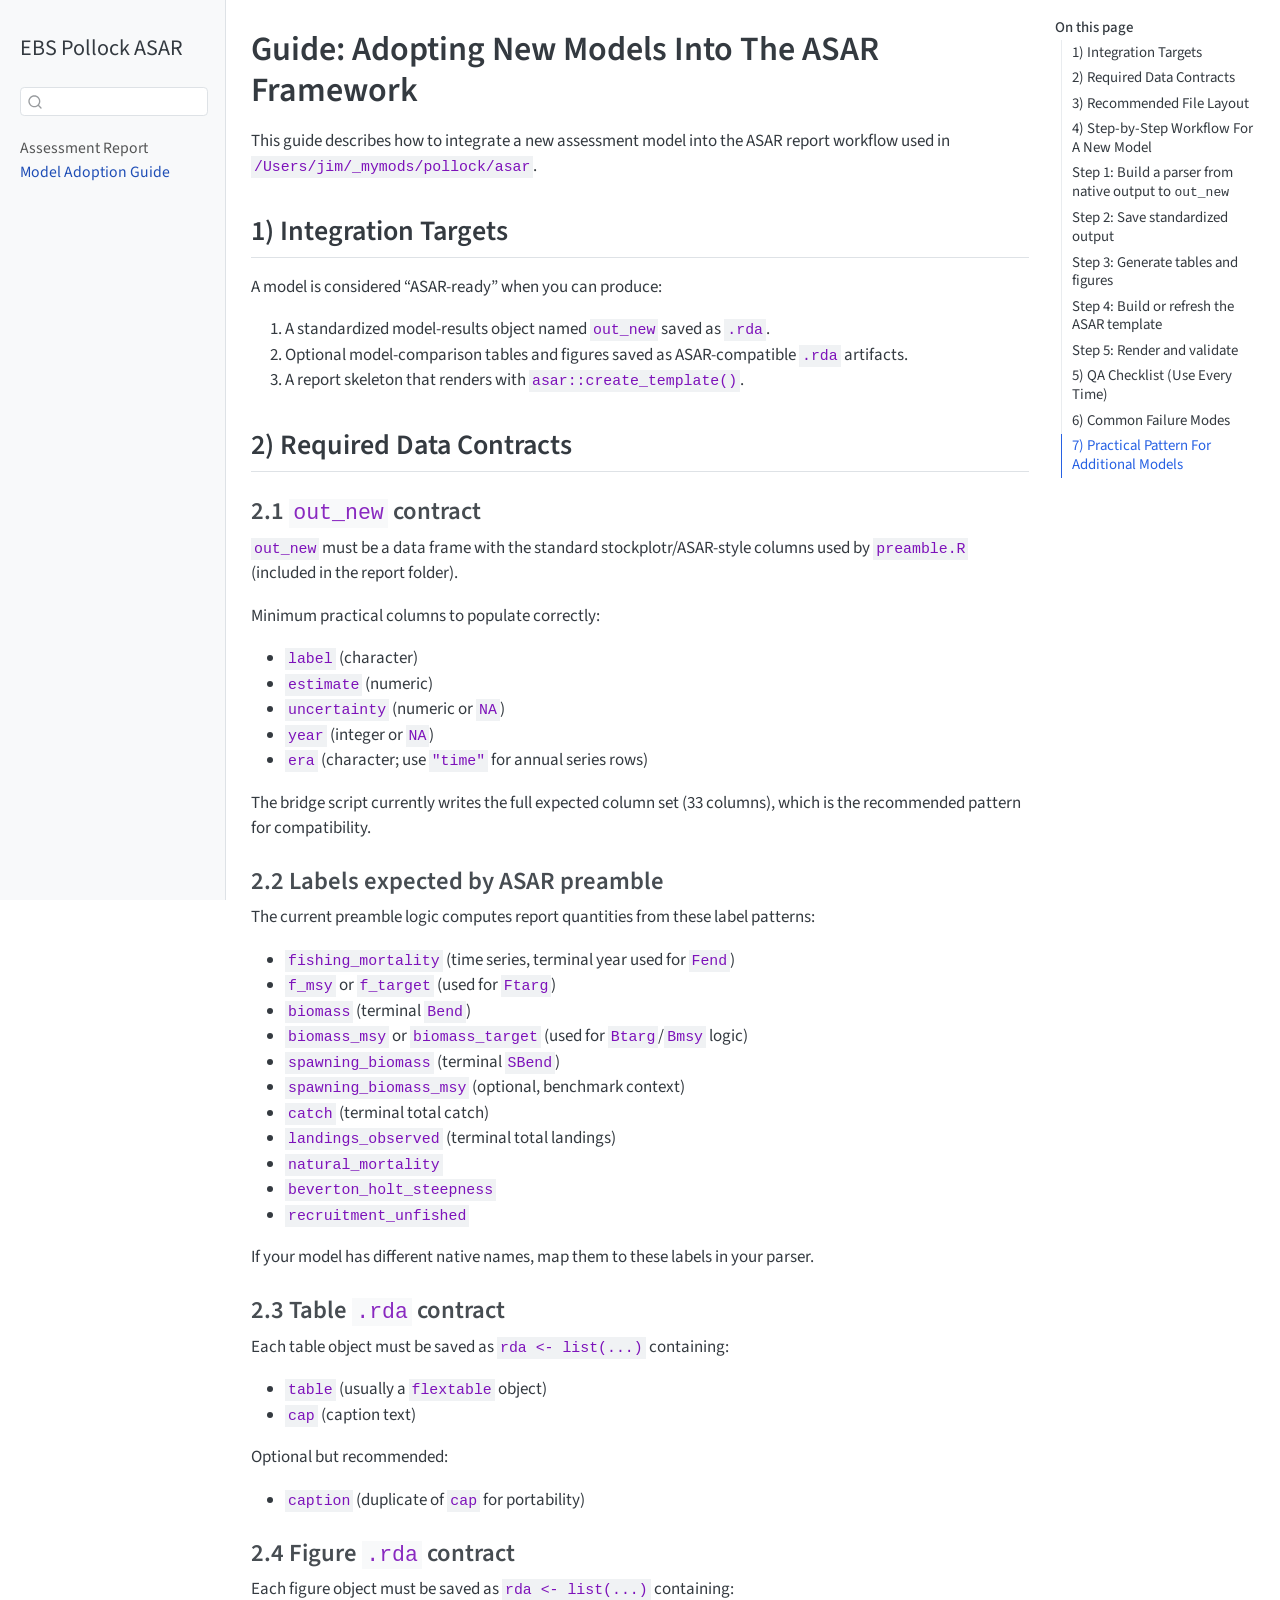
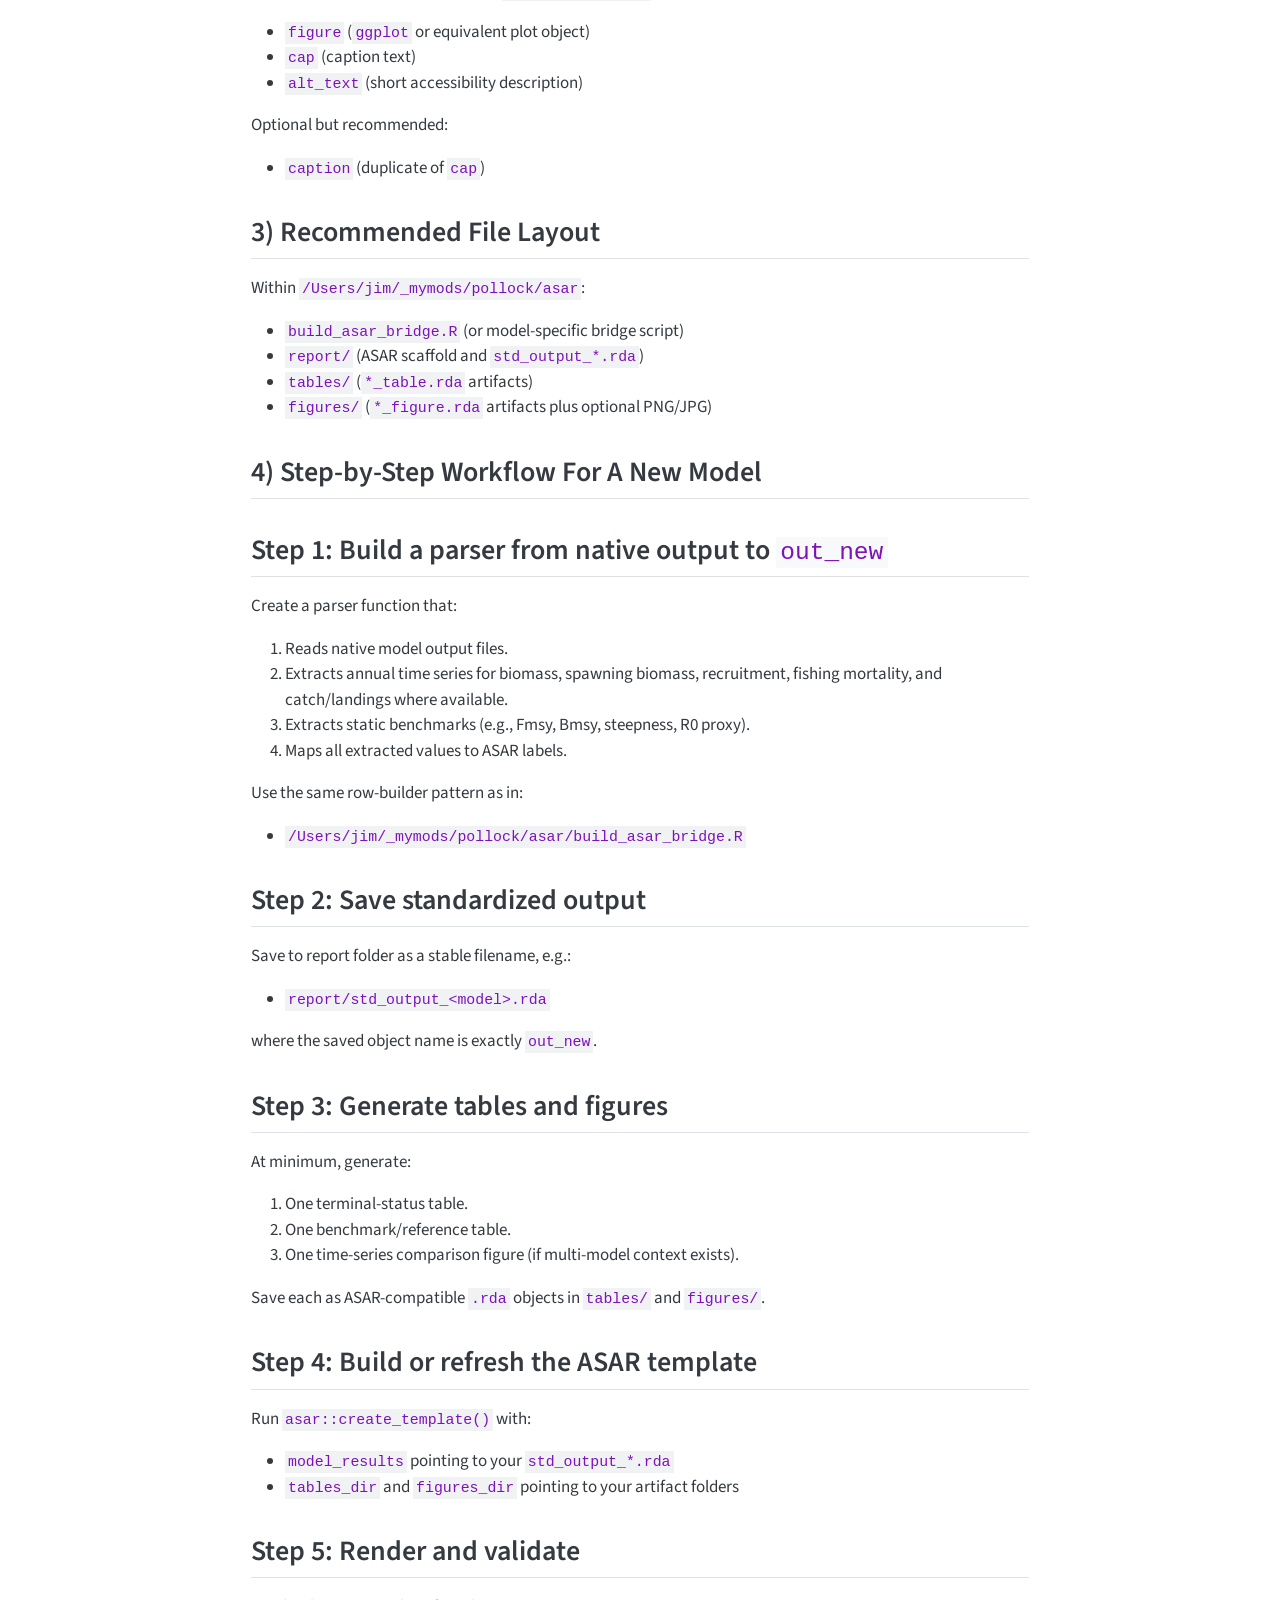
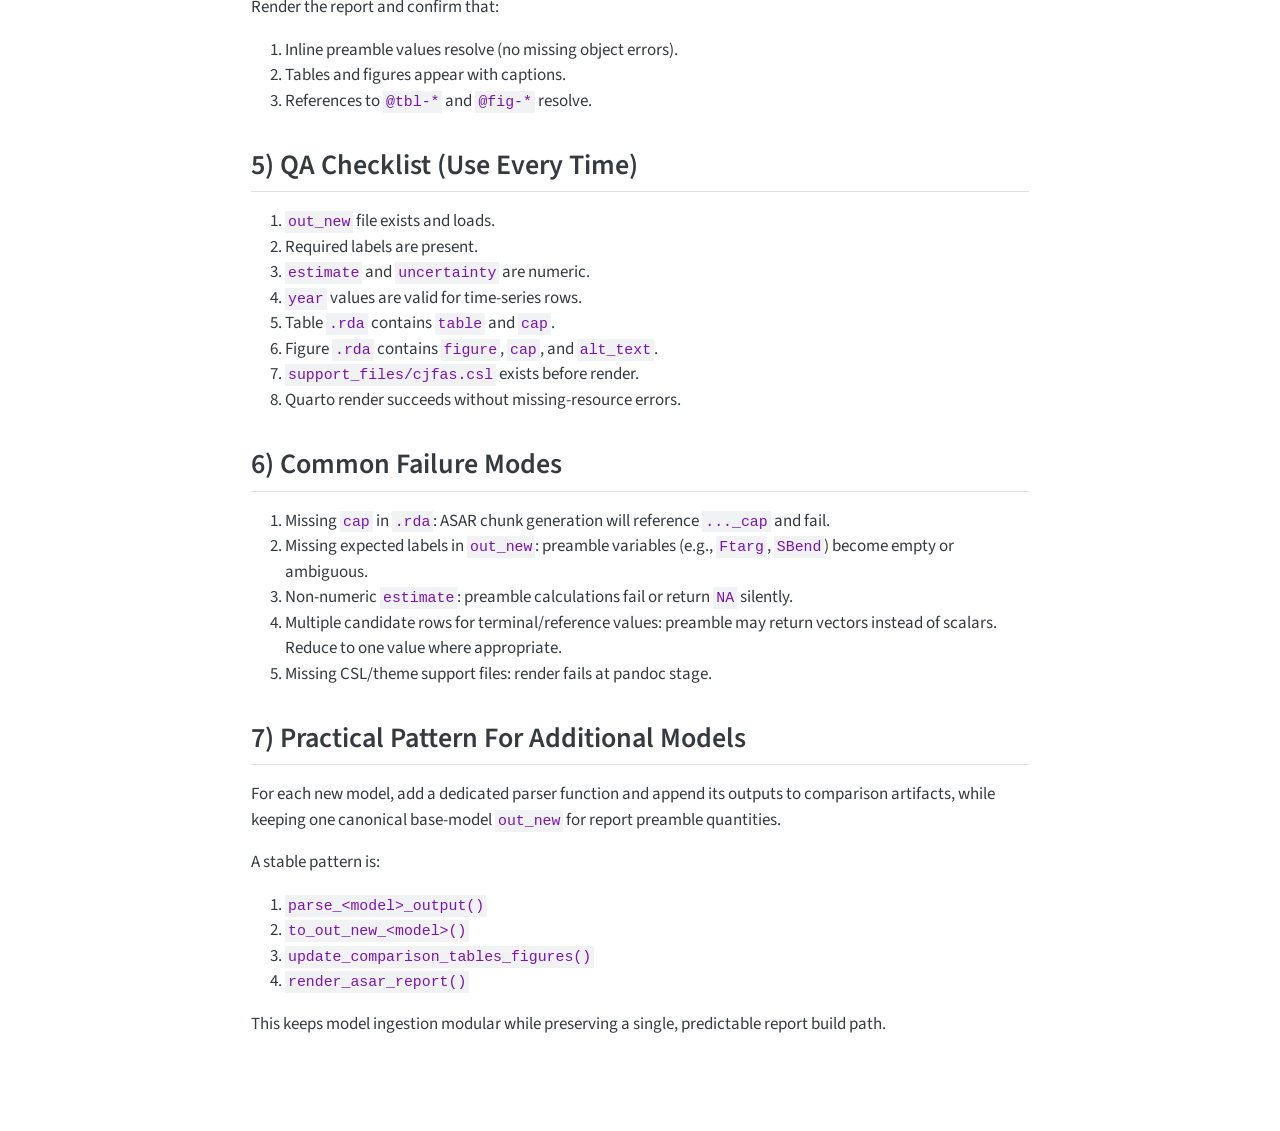
==== docs/MODEL_ADOPTION_GUIDE.html @ 035ac0a9 "asar: split docs site into assessment and guide pages" ====
<!DOCTYPE html>
<html xmlns="http://www.w3.org/1999/xhtml" lang="en" xml:lang="en"><head>

<meta charset="utf-8">
<meta name="generator" content="quarto-1.8.26">

<meta name="viewport" content="width=device-width, initial-scale=1.0, user-scalable=yes">


<title>Guide: Adopting New Models Into The ASAR Framework – EBS Pollock ASAR</title>
<style>
code{white-space: pre-wrap;}
span.smallcaps{font-variant: small-caps;}
div.columns{display: flex; gap: min(4vw, 1.5em);}
div.column{flex: auto; overflow-x: auto;}
div.hanging-indent{margin-left: 1.5em; text-indent: -1.5em;}
ul.task-list{list-style: none;}
ul.task-list li input[type="checkbox"] {
  width: 0.8em;
  margin: 0 0.8em 0.2em -1em; /* quarto-specific, see https://github.com/quarto-dev/quarto-cli/issues/4556 */ 
  vertical-align: middle;
}
</style>


<script src="site_libs/quarto-nav/quarto-nav.js"></script>
<script src="site_libs/quarto-nav/headroom.min.js"></script>
<script src="site_libs/clipboard/clipboard.min.js"></script>
<script src="site_libs/quarto-search/autocomplete.umd.js"></script>
<script src="site_libs/quarto-search/fuse.min.js"></script>
<script src="site_libs/quarto-search/quarto-search.js"></script>
<meta name="quarto:offset" content="./">
<script src="site_libs/quarto-html/quarto.js" type="module"></script>
<script src="site_libs/quarto-html/tabsets/tabsets.js" type="module"></script>
<script src="site_libs/quarto-html/axe/axe-check.js" type="module"></script>
<script src="site_libs/quarto-html/popper.min.js"></script>
<script src="site_libs/quarto-html/tippy.umd.min.js"></script>
<script src="site_libs/quarto-html/anchor.min.js"></script>
<link href="site_libs/quarto-html/tippy.css" rel="stylesheet">
<link href="site_libs/quarto-html/quarto-syntax-highlighting-587c61ba64f3a5504c4d52d930310e48.css" rel="stylesheet" id="quarto-text-highlighting-styles">
<script src="site_libs/bootstrap/bootstrap.min.js"></script>
<link href="site_libs/bootstrap/bootstrap-icons.css" rel="stylesheet">
<link href="site_libs/bootstrap/bootstrap-4469d617958d98ac575a98bb526105ec.min.css" rel="stylesheet" append-hash="true" id="quarto-bootstrap" data-mode="light">
<script id="quarto-search-options" type="application/json">{
  "location": "sidebar",
  "copy-button": false,
  "collapse-after": 3,
  "panel-placement": "start",
  "type": "textbox",
  "limit": 50,
  "keyboard-shortcut": [
    "f",
    "/",
    "s"
  ],
  "show-item-context": false,
  "language": {
    "search-no-results-text": "No results",
    "search-matching-documents-text": "matching documents",
    "search-copy-link-title": "Copy link to search",
    "search-hide-matches-text": "Hide additional matches",
    "search-more-match-text": "more match in this document",
    "search-more-matches-text": "more matches in this document",
    "search-clear-button-title": "Clear",
    "search-text-placeholder": "",
    "search-detached-cancel-button-title": "Cancel",
    "search-submit-button-title": "Submit",
    "search-label": "Search"
  }
}</script>


</head>

<body class="nav-sidebar docked quarto-light">

<div id="quarto-search-results"></div>
  <header id="quarto-header" class="headroom fixed-top">
  <nav class="quarto-secondary-nav">
    <div class="container-fluid d-flex">
      <button type="button" class="quarto-btn-toggle btn" data-bs-toggle="collapse" role="button" data-bs-target=".quarto-sidebar-collapse-item" aria-controls="quarto-sidebar" aria-expanded="false" aria-label="Toggle sidebar navigation" onclick="if (window.quartoToggleHeadroom) { window.quartoToggleHeadroom(); }">
        <i class="bi bi-layout-text-sidebar-reverse"></i>
      </button>
        <nav class="quarto-page-breadcrumbs" aria-label="breadcrumb"><ol class="breadcrumb"><li class="breadcrumb-item"><a href="./MODEL_ADOPTION_GUIDE.html">Model Adoption Guide</a></li></ol></nav>
        <a class="flex-grow-1" role="navigation" data-bs-toggle="collapse" data-bs-target=".quarto-sidebar-collapse-item" aria-controls="quarto-sidebar" aria-expanded="false" aria-label="Toggle sidebar navigation" onclick="if (window.quartoToggleHeadroom) { window.quartoToggleHeadroom(); }">      
        </a>
      <button type="button" class="btn quarto-search-button" aria-label="Search" onclick="window.quartoOpenSearch();">
        <i class="bi bi-search"></i>
      </button>
    </div>
  </nav>
</header>
<!-- content -->
<div id="quarto-content" class="quarto-container page-columns page-rows-contents page-layout-article">
<!-- sidebar -->
  <nav id="quarto-sidebar" class="sidebar collapse collapse-horizontal quarto-sidebar-collapse-item sidebar-navigation docked overflow-auto">
    <div class="pt-lg-2 mt-2 text-left sidebar-header">
    <div class="sidebar-title mb-0 py-0">
      <a href="./">EBS Pollock ASAR</a> 
    </div>
      </div>
        <div class="mt-2 flex-shrink-0 align-items-center">
        <div class="sidebar-search">
        <div id="quarto-search" class="" title="Search"></div>
        </div>
        </div>
    <div class="sidebar-menu-container"> 
    <ul class="list-unstyled mt-1">
        <li class="sidebar-item">
  <div class="sidebar-item-container"> 
  <a href="./index.html" class="sidebar-item-text sidebar-link">
 <span class="menu-text">Assessment Report</span></a>
  </div>
</li>
        <li class="sidebar-item">
  <div class="sidebar-item-container"> 
  <a href="./MODEL_ADOPTION_GUIDE.html" class="sidebar-item-text sidebar-link active">
 <span class="menu-text">Model Adoption Guide</span></a>
  </div>
</li>
    </ul>
    </div>
</nav>
<div id="quarto-sidebar-glass" class="quarto-sidebar-collapse-item" data-bs-toggle="collapse" data-bs-target=".quarto-sidebar-collapse-item"></div>
<!-- margin-sidebar -->
    <div id="quarto-margin-sidebar" class="sidebar margin-sidebar">
        <nav id="TOC" role="doc-toc" class="toc-active">
    <h2 id="toc-title">On this page</h2>
   
  <ul>
  <li><a href="#integration-targets" id="toc-integration-targets" class="nav-link active" data-scroll-target="#integration-targets">1) Integration Targets</a></li>
  <li><a href="#required-data-contracts" id="toc-required-data-contracts" class="nav-link" data-scroll-target="#required-data-contracts">2) Required Data Contracts</a>
  <ul class="collapse">
  <li><a href="#out_new-contract" id="toc-out_new-contract" class="nav-link" data-scroll-target="#out_new-contract">2.1 <code>out_new</code> contract</a></li>
  <li><a href="#labels-expected-by-asar-preamble" id="toc-labels-expected-by-asar-preamble" class="nav-link" data-scroll-target="#labels-expected-by-asar-preamble">2.2 Labels expected by ASAR preamble</a></li>
  <li><a href="#table-.rda-contract" id="toc-table-.rda-contract" class="nav-link" data-scroll-target="#table-.rda-contract">2.3 Table <code>.rda</code> contract</a></li>
  <li><a href="#figure-.rda-contract" id="toc-figure-.rda-contract" class="nav-link" data-scroll-target="#figure-.rda-contract">2.4 Figure <code>.rda</code> contract</a></li>
  </ul></li>
  <li><a href="#recommended-file-layout" id="toc-recommended-file-layout" class="nav-link" data-scroll-target="#recommended-file-layout">3) Recommended File Layout</a></li>
  <li><a href="#step-by-step-workflow-for-a-new-model" id="toc-step-by-step-workflow-for-a-new-model" class="nav-link" data-scroll-target="#step-by-step-workflow-for-a-new-model">4) Step-by-Step Workflow For A New Model</a></li>
  <li><a href="#step-1-build-a-parser-from-native-output-to-out_new" id="toc-step-1-build-a-parser-from-native-output-to-out_new" class="nav-link" data-scroll-target="#step-1-build-a-parser-from-native-output-to-out_new">Step 1: Build a parser from native output to <code>out_new</code></a></li>
  <li><a href="#step-2-save-standardized-output" id="toc-step-2-save-standardized-output" class="nav-link" data-scroll-target="#step-2-save-standardized-output">Step 2: Save standardized output</a></li>
  <li><a href="#step-3-generate-tables-and-figures" id="toc-step-3-generate-tables-and-figures" class="nav-link" data-scroll-target="#step-3-generate-tables-and-figures">Step 3: Generate tables and figures</a></li>
  <li><a href="#step-4-build-or-refresh-the-asar-template" id="toc-step-4-build-or-refresh-the-asar-template" class="nav-link" data-scroll-target="#step-4-build-or-refresh-the-asar-template">Step 4: Build or refresh the ASAR template</a></li>
  <li><a href="#step-5-render-and-validate" id="toc-step-5-render-and-validate" class="nav-link" data-scroll-target="#step-5-render-and-validate">Step 5: Render and validate</a></li>
  <li><a href="#qa-checklist-use-every-time" id="toc-qa-checklist-use-every-time" class="nav-link" data-scroll-target="#qa-checklist-use-every-time">5) QA Checklist (Use Every Time)</a></li>
  <li><a href="#common-failure-modes" id="toc-common-failure-modes" class="nav-link" data-scroll-target="#common-failure-modes">6) Common Failure Modes</a></li>
  <li><a href="#practical-pattern-for-additional-models" id="toc-practical-pattern-for-additional-models" class="nav-link" data-scroll-target="#practical-pattern-for-additional-models">7) Practical Pattern For Additional Models</a></li>
  </ul>
</nav>
    </div>
<!-- main -->
<main class="content" id="quarto-document-content">

<header id="title-block-header" class="quarto-title-block default">
<div class="quarto-title">
<h1 class="title">Guide: Adopting New Models Into The ASAR Framework</h1>
</div>



<div class="quarto-title-meta">

    
  
    
  </div>
  


</header>


<p>This guide describes how to integrate a new assessment model into the ASAR report workflow used in <code>/Users/jim/_mymods/pollock/asar</code>.</p>
<section id="integration-targets" class="level2">
<h2 class="anchored" data-anchor-id="integration-targets">1) Integration Targets</h2>
<p>A model is considered “ASAR-ready” when you can produce:</p>
<ol type="1">
<li>A standardized model-results object named <code>out_new</code> saved as <code>.rda</code>.</li>
<li>Optional model-comparison tables and figures saved as ASAR-compatible <code>.rda</code> artifacts.</li>
<li>A report skeleton that renders with <code>asar::create_template()</code>.</li>
</ol>
</section>
<section id="required-data-contracts" class="level2">
<h2 class="anchored" data-anchor-id="required-data-contracts">2) Required Data Contracts</h2>
<section id="out_new-contract" class="level3">
<h3 class="anchored" data-anchor-id="out_new-contract">2.1 <code>out_new</code> contract</h3>
<p><code>out_new</code> must be a data frame with the standard stockplotr/ASAR-style columns used by <code>preamble.R</code> (included in the report folder).</p>
<p>Minimum practical columns to populate correctly:</p>
<ul>
<li><code>label</code> (character)</li>
<li><code>estimate</code> (numeric)</li>
<li><code>uncertainty</code> (numeric or <code>NA</code>)</li>
<li><code>year</code> (integer or <code>NA</code>)</li>
<li><code>era</code> (character; use <code>"time"</code> for annual series rows)</li>
</ul>
<p>The bridge script currently writes the full expected column set (33 columns), which is the recommended pattern for compatibility.</p>
</section>
<section id="labels-expected-by-asar-preamble" class="level3">
<h3 class="anchored" data-anchor-id="labels-expected-by-asar-preamble">2.2 Labels expected by ASAR preamble</h3>
<p>The current preamble logic computes report quantities from these label patterns:</p>
<ul>
<li><code>fishing_mortality</code> (time series, terminal year used for <code>Fend</code>)</li>
<li><code>f_msy</code> or <code>f_target</code> (used for <code>Ftarg</code>)</li>
<li><code>biomass</code> (terminal <code>Bend</code>)</li>
<li><code>biomass_msy</code> or <code>biomass_target</code> (used for <code>Btarg</code>/<code>Bmsy</code> logic)</li>
<li><code>spawning_biomass</code> (terminal <code>SBend</code>)</li>
<li><code>spawning_biomass_msy</code> (optional, benchmark context)</li>
<li><code>catch</code> (terminal total catch)</li>
<li><code>landings_observed</code> (terminal total landings)</li>
<li><code>natural_mortality</code></li>
<li><code>beverton_holt_steepness</code></li>
<li><code>recruitment_unfished</code></li>
</ul>
<p>If your model has different native names, map them to these labels in your parser.</p>
</section>
<section id="table-.rda-contract" class="level3">
<h3 class="anchored" data-anchor-id="table-.rda-contract">2.3 Table <code>.rda</code> contract</h3>
<p>Each table object must be saved as <code>rda &lt;- list(...)</code> containing:</p>
<ul>
<li><code>table</code> (usually a <code>flextable</code> object)</li>
<li><code>cap</code> (caption text)</li>
</ul>
<p>Optional but recommended:</p>
<ul>
<li><code>caption</code> (duplicate of <code>cap</code> for portability)</li>
</ul>
</section>
<section id="figure-.rda-contract" class="level3">
<h3 class="anchored" data-anchor-id="figure-.rda-contract">2.4 Figure <code>.rda</code> contract</h3>
<p>Each figure object must be saved as <code>rda &lt;- list(...)</code> containing:</p>
<ul>
<li><code>figure</code> (<code>ggplot</code> or equivalent plot object)</li>
<li><code>cap</code> (caption text)</li>
<li><code>alt_text</code> (short accessibility description)</li>
</ul>
<p>Optional but recommended:</p>
<ul>
<li><code>caption</code> (duplicate of <code>cap</code>)</li>
</ul>
</section>
</section>
<section id="recommended-file-layout" class="level2">
<h2 class="anchored" data-anchor-id="recommended-file-layout">3) Recommended File Layout</h2>
<p>Within <code>/Users/jim/_mymods/pollock/asar</code>:</p>
<ul>
<li><code>build_asar_bridge.R</code> (or model-specific bridge script)</li>
<li><code>report/</code> (ASAR scaffold and <code>std_output_*.rda</code>)</li>
<li><code>tables/</code> (<code>*_table.rda</code> artifacts)</li>
<li><code>figures/</code> (<code>*_figure.rda</code> artifacts plus optional PNG/JPG)</li>
</ul>
</section>
<section id="step-by-step-workflow-for-a-new-model" class="level2">
<h2 class="anchored" data-anchor-id="step-by-step-workflow-for-a-new-model">4) Step-by-Step Workflow For A New Model</h2>
</section>
<section id="step-1-build-a-parser-from-native-output-to-out_new" class="level2">
<h2 class="anchored" data-anchor-id="step-1-build-a-parser-from-native-output-to-out_new">Step 1: Build a parser from native output to <code>out_new</code></h2>
<p>Create a parser function that:</p>
<ol type="1">
<li>Reads native model output files.</li>
<li>Extracts annual time series for biomass, spawning biomass, recruitment, fishing mortality, and catch/landings where available.</li>
<li>Extracts static benchmarks (e.g., Fmsy, Bmsy, steepness, R0 proxy).</li>
<li>Maps all extracted values to ASAR labels.</li>
</ol>
<p>Use the same row-builder pattern as in:</p>
<ul>
<li><code>/Users/jim/_mymods/pollock/asar/build_asar_bridge.R</code></li>
</ul>
</section>
<section id="step-2-save-standardized-output" class="level2">
<h2 class="anchored" data-anchor-id="step-2-save-standardized-output">Step 2: Save standardized output</h2>
<p>Save to report folder as a stable filename, e.g.:</p>
<ul>
<li><code>report/std_output_&lt;model&gt;.rda</code></li>
</ul>
<p>where the saved object name is exactly <code>out_new</code>.</p>
</section>
<section id="step-3-generate-tables-and-figures" class="level2">
<h2 class="anchored" data-anchor-id="step-3-generate-tables-and-figures">Step 3: Generate tables and figures</h2>
<p>At minimum, generate:</p>
<ol type="1">
<li>One terminal-status table.</li>
<li>One benchmark/reference table.</li>
<li>One time-series comparison figure (if multi-model context exists).</li>
</ol>
<p>Save each as ASAR-compatible <code>.rda</code> objects in <code>tables/</code> and <code>figures/</code>.</p>
</section>
<section id="step-4-build-or-refresh-the-asar-template" class="level2">
<h2 class="anchored" data-anchor-id="step-4-build-or-refresh-the-asar-template">Step 4: Build or refresh the ASAR template</h2>
<p>Run <code>asar::create_template()</code> with:</p>
<ul>
<li><code>model_results</code> pointing to your <code>std_output_*.rda</code></li>
<li><code>tables_dir</code> and <code>figures_dir</code> pointing to your artifact folders</li>
</ul>
</section>
<section id="step-5-render-and-validate" class="level2">
<h2 class="anchored" data-anchor-id="step-5-render-and-validate">Step 5: Render and validate</h2>
<p>Render the report and confirm that:</p>
<ol type="1">
<li>Inline preamble values resolve (no missing object errors).</li>
<li>Tables and figures appear with captions.</li>
<li>References to <code>@tbl-*</code> and <code>@fig-*</code> resolve.</li>
</ol>
</section>
<section id="qa-checklist-use-every-time" class="level2">
<h2 class="anchored" data-anchor-id="qa-checklist-use-every-time">5) QA Checklist (Use Every Time)</h2>
<ol type="1">
<li><code>out_new</code> file exists and loads.</li>
<li>Required labels are present.</li>
<li><code>estimate</code> and <code>uncertainty</code> are numeric.</li>
<li><code>year</code> values are valid for time-series rows.</li>
<li>Table <code>.rda</code> contains <code>table</code> and <code>cap</code>.</li>
<li>Figure <code>.rda</code> contains <code>figure</code>, <code>cap</code>, and <code>alt_text</code>.</li>
<li><code>support_files/cjfas.csl</code> exists before render.</li>
<li>Quarto render succeeds without missing-resource errors.</li>
</ol>
</section>
<section id="common-failure-modes" class="level2">
<h2 class="anchored" data-anchor-id="common-failure-modes">6) Common Failure Modes</h2>
<ol type="1">
<li>Missing <code>cap</code> in <code>.rda</code>: ASAR chunk generation will reference <code>..._cap</code> and fail.</li>
<li>Missing expected labels in <code>out_new</code>: preamble variables (e.g., <code>Ftarg</code>, <code>SBend</code>) become empty or ambiguous.</li>
<li>Non-numeric <code>estimate</code>: preamble calculations fail or return <code>NA</code> silently.</li>
<li>Multiple candidate rows for terminal/reference values: preamble may return vectors instead of scalars. Reduce to one value where appropriate.</li>
<li>Missing CSL/theme support files: render fails at pandoc stage.</li>
</ol>
</section>
<section id="practical-pattern-for-additional-models" class="level2">
<h2 class="anchored" data-anchor-id="practical-pattern-for-additional-models">7) Practical Pattern For Additional Models</h2>
<p>For each new model, add a dedicated parser function and append its outputs to comparison artifacts, while keeping one canonical base-model <code>out_new</code> for report preamble quantities.</p>
<p>A stable pattern is:</p>
<ol type="1">
<li><code>parse_&lt;model&gt;_output()</code></li>
<li><code>to_out_new_&lt;model&gt;()</code></li>
<li><code>update_comparison_tables_figures()</code></li>
<li><code>render_asar_report()</code></li>
</ol>
<p>This keeps model ingestion modular while preserving a single, predictable report build path.</p>


</section>

</main> <!-- /main -->
<script id="quarto-html-after-body" type="application/javascript">
  window.document.addEventListener("DOMContentLoaded", function (event) {
    const icon = "";
    const anchorJS = new window.AnchorJS();
    anchorJS.options = {
      placement: 'right',
      icon: icon
    };
    anchorJS.add('.anchored');
    const isCodeAnnotation = (el) => {
      for (const clz of el.classList) {
        if (clz.startsWith('code-annotation-')) {                     
          return true;
        }
      }
      return false;
    }
    const onCopySuccess = function(e) {
      // button target
      const button = e.trigger;
      // don't keep focus
      button.blur();
      // flash "checked"
      button.classList.add('code-copy-button-checked');
      var currentTitle = button.getAttribute("title");
      button.setAttribute("title", "Copied!");
      let tooltip;
      if (window.bootstrap) {
        button.setAttribute("data-bs-toggle", "tooltip");
        button.setAttribute("data-bs-placement", "left");
        button.setAttribute("data-bs-title", "Copied!");
        tooltip = new bootstrap.Tooltip(button, 
          { trigger: "manual", 
            customClass: "code-copy-button-tooltip",
            offset: [0, -8]});
        tooltip.show();    
      }
      setTimeout(function() {
        if (tooltip) {
          tooltip.hide();
          button.removeAttribute("data-bs-title");
          button.removeAttribute("data-bs-toggle");
          button.removeAttribute("data-bs-placement");
        }
        button.setAttribute("title", currentTitle);
        button.classList.remove('code-copy-button-checked');
      }, 1000);
      // clear code selection
      e.clearSelection();
    }
    const getTextToCopy = function(trigger) {
      const outerScaffold = trigger.parentElement.cloneNode(true);
      const codeEl = outerScaffold.querySelector('code');
      for (const childEl of codeEl.children) {
        if (isCodeAnnotation(childEl)) {
          childEl.remove();
        }
      }
      return codeEl.innerText;
    }
    const clipboard = new window.ClipboardJS('.code-copy-button:not([data-in-quarto-modal])', {
      text: getTextToCopy
    });
    clipboard.on('success', onCopySuccess);
    if (window.document.getElementById('quarto-embedded-source-code-modal')) {
      const clipboardModal = new window.ClipboardJS('.code-copy-button[data-in-quarto-modal]', {
        text: getTextToCopy,
        container: window.document.getElementById('quarto-embedded-source-code-modal')
      });
      clipboardModal.on('success', onCopySuccess);
    }
      var localhostRegex = new RegExp(/^(?:http|https):\/\/localhost\:?[0-9]*\//);
      var mailtoRegex = new RegExp(/^mailto:/);
        var filterRegex = new RegExp('/' + window.location.host + '/');
      var isInternal = (href) => {
          return filterRegex.test(href) || localhostRegex.test(href) || mailtoRegex.test(href);
      }
      // Inspect non-navigation links and adorn them if external
     var links = window.document.querySelectorAll('a[href]:not(.nav-link):not(.navbar-brand):not(.toc-action):not(.sidebar-link):not(.sidebar-item-toggle):not(.pagination-link):not(.no-external):not([aria-hidden]):not(.dropdown-item):not(.quarto-navigation-tool):not(.about-link)');
      for (var i=0; i<links.length; i++) {
        const link = links[i];
        if (!isInternal(link.href)) {
          // undo the damage that might have been done by quarto-nav.js in the case of
          // links that we want to consider external
          if (link.dataset.originalHref !== undefined) {
            link.href = link.dataset.originalHref;
          }
        }
      }
    function tippyHover(el, contentFn, onTriggerFn, onUntriggerFn) {
      const config = {
        allowHTML: true,
        maxWidth: 500,
        delay: 100,
        arrow: false,
        appendTo: function(el) {
            return el.parentElement;
        },
        interactive: true,
        interactiveBorder: 10,
        theme: 'quarto',
        placement: 'bottom-start',
      };
      if (contentFn) {
        config.content = contentFn;
      }
      if (onTriggerFn) {
        config.onTrigger = onTriggerFn;
      }
      if (onUntriggerFn) {
        config.onUntrigger = onUntriggerFn;
      }
      window.tippy(el, config); 
    }
    const noterefs = window.document.querySelectorAll('a[role="doc-noteref"]');
    for (var i=0; i<noterefs.length; i++) {
      const ref = noterefs[i];
      tippyHover(ref, function() {
        // use id or data attribute instead here
        let href = ref.getAttribute('data-footnote-href') || ref.getAttribute('href');
        try { href = new URL(href).hash; } catch {}
        const id = href.replace(/^#\/?/, "");
        const note = window.document.getElementById(id);
        if (note) {
          return note.innerHTML;
        } else {
          return "";
        }
      });
    }
    const xrefs = window.document.querySelectorAll('a.quarto-xref');
    const processXRef = (id, note) => {
      // Strip column container classes
      const stripColumnClz = (el) => {
        el.classList.remove("page-full", "page-columns");
        if (el.children) {
          for (const child of el.children) {
            stripColumnClz(child);
          }
        }
      }
      stripColumnClz(note)
      if (id === null || id.startsWith('sec-')) {
        // Special case sections, only their first couple elements
        const container = document.createElement("div");
        if (note.children && note.children.length > 2) {
          container.appendChild(note.children[0].cloneNode(true));
          for (let i = 1; i < note.children.length; i++) {
            const child = note.children[i];
            if (child.tagName === "P" && child.innerText === "") {
              continue;
            } else {
              container.appendChild(child.cloneNode(true));
              break;
            }
          }
          if (window.Quarto?.typesetMath) {
            window.Quarto.typesetMath(container);
          }
          return container.innerHTML
        } else {
          if (window.Quarto?.typesetMath) {
            window.Quarto.typesetMath(note);
          }
          return note.innerHTML;
        }
      } else {
        // Remove any anchor links if they are present
        const anchorLink = note.querySelector('a.anchorjs-link');
        if (anchorLink) {
          anchorLink.remove();
        }
        if (window.Quarto?.typesetMath) {
          window.Quarto.typesetMath(note);
        }
        if (note.classList.contains("callout")) {
          return note.outerHTML;
        } else {
          return note.innerHTML;
        }
      }
    }
    for (var i=0; i<xrefs.length; i++) {
      const xref = xrefs[i];
      tippyHover(xref, undefined, function(instance) {
        instance.disable();
        let url = xref.getAttribute('href');
        let hash = undefined; 
        if (url.startsWith('#')) {
          hash = url;
        } else {
          try { hash = new URL(url).hash; } catch {}
        }
        if (hash) {
          const id = hash.replace(/^#\/?/, "");
          const note = window.document.getElementById(id);
          if (note !== null) {
            try {
              const html = processXRef(id, note.cloneNode(true));
              instance.setContent(html);
            } finally {
              instance.enable();
              instance.show();
            }
          } else {
            // See if we can fetch this
            fetch(url.split('#')[0])
            .then(res => res.text())
            .then(html => {
              const parser = new DOMParser();
              const htmlDoc = parser.parseFromString(html, "text/html");
              const note = htmlDoc.getElementById(id);
              if (note !== null) {
                const html = processXRef(id, note);
                instance.setContent(html);
              } 
            }).finally(() => {
              instance.enable();
              instance.show();
            });
          }
        } else {
          // See if we can fetch a full url (with no hash to target)
          // This is a special case and we should probably do some content thinning / targeting
          fetch(url)
          .then(res => res.text())
          .then(html => {
            const parser = new DOMParser();
            const htmlDoc = parser.parseFromString(html, "text/html");
            const note = htmlDoc.querySelector('main.content');
            if (note !== null) {
              // This should only happen for chapter cross references
              // (since there is no id in the URL)
              // remove the first header
              if (note.children.length > 0 && note.children[0].tagName === "HEADER") {
                note.children[0].remove();
              }
              const html = processXRef(null, note);
              instance.setContent(html);
            } 
          }).finally(() => {
            instance.enable();
            instance.show();
          });
        }
      }, function(instance) {
      });
    }
        let selectedAnnoteEl;
        const selectorForAnnotation = ( cell, annotation) => {
          let cellAttr = 'data-code-cell="' + cell + '"';
          let lineAttr = 'data-code-annotation="' +  annotation + '"';
          const selector = 'span[' + cellAttr + '][' + lineAttr + ']';
          return selector;
        }
        const selectCodeLines = (annoteEl) => {
          const doc = window.document;
          const targetCell = annoteEl.getAttribute("data-target-cell");
          const targetAnnotation = annoteEl.getAttribute("data-target-annotation");
          const annoteSpan = window.document.querySelector(selectorForAnnotation(targetCell, targetAnnotation));
          const lines = annoteSpan.getAttribute("data-code-lines").split(",");
          const lineIds = lines.map((line) => {
            return targetCell + "-" + line;
          })
          let top = null;
          let height = null;
          let parent = null;
          if (lineIds.length > 0) {
              //compute the position of the single el (top and bottom and make a div)
              const el = window.document.getElementById(lineIds[0]);
              top = el.offsetTop;
              height = el.offsetHeight;
              parent = el.parentElement.parentElement;
            if (lineIds.length > 1) {
              const lastEl = window.document.getElementById(lineIds[lineIds.length - 1]);
              const bottom = lastEl.offsetTop + lastEl.offsetHeight;
              height = bottom - top;
            }
            if (top !== null && height !== null && parent !== null) {
              // cook up a div (if necessary) and position it 
              let div = window.document.getElementById("code-annotation-line-highlight");
              if (div === null) {
                div = window.document.createElement("div");
                div.setAttribute("id", "code-annotation-line-highlight");
                div.style.position = 'absolute';
                parent.appendChild(div);
              }
              div.style.top = top - 2 + "px";
              div.style.height = height + 4 + "px";
              div.style.left = 0;
              let gutterDiv = window.document.getElementById("code-annotation-line-highlight-gutter");
              if (gutterDiv === null) {
                gutterDiv = window.document.createElement("div");
                gutterDiv.setAttribute("id", "code-annotation-line-highlight-gutter");
                gutterDiv.style.position = 'absolute';
                const codeCell = window.document.getElementById(targetCell);
                const gutter = codeCell.querySelector('.code-annotation-gutter');
                gutter.appendChild(gutterDiv);
              }
              gutterDiv.style.top = top - 2 + "px";
              gutterDiv.style.height = height + 4 + "px";
            }
            selectedAnnoteEl = annoteEl;
          }
        };
        const unselectCodeLines = () => {
          const elementsIds = ["code-annotation-line-highlight", "code-annotation-line-highlight-gutter"];
          elementsIds.forEach((elId) => {
            const div = window.document.getElementById(elId);
            if (div) {
              div.remove();
            }
          });
          selectedAnnoteEl = undefined;
        };
          // Handle positioning of the toggle
      window.addEventListener(
        "resize",
        throttle(() => {
          elRect = undefined;
          if (selectedAnnoteEl) {
            selectCodeLines(selectedAnnoteEl);
          }
        }, 10)
      );
      function throttle(fn, ms) {
      let throttle = false;
      let timer;
        return (...args) => {
          if(!throttle) { // first call gets through
              fn.apply(this, args);
              throttle = true;
          } else { // all the others get throttled
              if(timer) clearTimeout(timer); // cancel #2
              timer = setTimeout(() => {
                fn.apply(this, args);
                timer = throttle = false;
              }, ms);
          }
        };
      }
        // Attach click handler to the DT
        const annoteDls = window.document.querySelectorAll('dt[data-target-cell]');
        for (const annoteDlNode of annoteDls) {
          annoteDlNode.addEventListener('click', (event) => {
            const clickedEl = event.target;
            if (clickedEl !== selectedAnnoteEl) {
              unselectCodeLines();
              const activeEl = window.document.querySelector('dt[data-target-cell].code-annotation-active');
              if (activeEl) {
                activeEl.classList.remove('code-annotation-active');
              }
              selectCodeLines(clickedEl);
              clickedEl.classList.add('code-annotation-active');
            } else {
              // Unselect the line
              unselectCodeLines();
              clickedEl.classList.remove('code-annotation-active');
            }
          });
        }
    const findCites = (el) => {
      const parentEl = el.parentElement;
      if (parentEl) {
        const cites = parentEl.dataset.cites;
        if (cites) {
          return {
            el,
            cites: cites.split(' ')
          };
        } else {
          return findCites(el.parentElement)
        }
      } else {
        return undefined;
      }
    };
    var bibliorefs = window.document.querySelectorAll('a[role="doc-biblioref"]');
    for (var i=0; i<bibliorefs.length; i++) {
      const ref = bibliorefs[i];
      const citeInfo = findCites(ref);
      if (citeInfo) {
        tippyHover(citeInfo.el, function() {
          var popup = window.document.createElement('div');
          citeInfo.cites.forEach(function(cite) {
            var citeDiv = window.document.createElement('div');
            citeDiv.classList.add('hanging-indent');
            citeDiv.classList.add('csl-entry');
            var biblioDiv = window.document.getElementById('ref-' + cite);
            if (biblioDiv) {
              citeDiv.innerHTML = biblioDiv.innerHTML;
            }
            popup.appendChild(citeDiv);
          });
          return popup.innerHTML;
        });
      }
    }
  });
  </script>
</div> <!-- /content -->




</body></html>
---- docs/site_libs/quarto-html/tippy.css ----
.tippy-box[data-animation=fade][data-state=hidden]{opacity:0}[data-tippy-root]{max-width:calc(100vw - 10px)}.tippy-box{position:relative;background-color:#333;color:#fff;border-radius:4px;font-size:14px;line-height:1.4;white-space:normal;outline:0;transition-property:transform,visibility,opacity}.tippy-box[data-placement^=top]>.tippy-arrow{bottom:0}.tippy-box[data-placement^=top]>.tippy-arrow:before{bottom:-7px;left:0;border-width:8px 8px 0;border-top-color:initial;transform-origin:center top}.tippy-box[data-placement^=bottom]>.tippy-arrow{top:0}.tippy-box[data-placement^=bottom]>.tippy-arrow:before{top:-7px;left:0;border-width:0 8px 8px;border-bottom-color:initial;transform-origin:center bottom}.tippy-box[data-placement^=left]>.tippy-arrow{right:0}.tippy-box[data-placement^=left]>.tippy-arrow:before{border-width:8px 0 8px 8px;border-left-color:initial;right:-7px;transform-origin:center left}.tippy-box[data-placement^=right]>.tippy-arrow{left:0}.tippy-box[data-placement^=right]>.tippy-arrow:before{left:-7px;border-width:8px 8px 8px 0;border-right-color:initial;transform-origin:center right}.tippy-box[data-inertia][data-state=visible]{transition-timing-function:cubic-bezier(.54,1.5,.38,1.11)}.tippy-arrow{width:16px;height:16px;color:#333}.tippy-arrow:before{content:"";position:absolute;border-color:transparent;border-style:solid}.tippy-content{position:relative;padding:5px 9px;z-index:1}
---- docs/site_libs/quarto-html/quarto-syntax-highlighting-587c61ba64f3a5504c4d52d930310e48.css ----
/* quarto syntax highlight colors */
:root {
  --quarto-hl-ot-color: #003B4F;
  --quarto-hl-at-color: #657422;
  --quarto-hl-ss-color: #20794D;
  --quarto-hl-an-color: #5E5E5E;
  --quarto-hl-fu-color: #4758AB;
  --quarto-hl-st-color: #20794D;
  --quarto-hl-cf-color: #003B4F;
  --quarto-hl-op-color: #5E5E5E;
  --quarto-hl-er-color: #AD0000;
  --quarto-hl-bn-color: #AD0000;
  --quarto-hl-al-color: #AD0000;
  --quarto-hl-va-color: #111111;
  --quarto-hl-bu-color: inherit;
  --quarto-hl-ex-color: inherit;
  --quarto-hl-pp-color: #AD0000;
  --quarto-hl-in-color: #5E5E5E;
  --quarto-hl-vs-color: #20794D;
  --quarto-hl-wa-color: #5E5E5E;
  --quarto-hl-do-color: #5E5E5E;
  --quarto-hl-im-color: #00769E;
  --quarto-hl-ch-color: #20794D;
  --quarto-hl-dt-color: #AD0000;
  --quarto-hl-fl-color: #AD0000;
  --quarto-hl-co-color: #5E5E5E;
  --quarto-hl-cv-color: #5E5E5E;
  --quarto-hl-cn-color: #8f5902;
  --quarto-hl-sc-color: #5E5E5E;
  --quarto-hl-dv-color: #AD0000;
  --quarto-hl-kw-color: #003B4F;
}

/* other quarto variables */
:root {
  --quarto-font-monospace: SFMono-Regular, Menlo, Monaco, Consolas, "Liberation Mono", "Courier New", monospace;
}

/* syntax highlight based on Pandoc's rules */
pre > code.sourceCode > span {
  color: #003B4F;
}

code.sourceCode > span {
  color: #003B4F;
}

div.sourceCode,
div.sourceCode pre.sourceCode {
  color: #003B4F;
}

/* Normal */
code span {
  color: #003B4F;
}

/* Alert */
code span.al {
  color: #AD0000;
  font-style: inherit;
}

/* Annotation */
code span.an {
  color: #5E5E5E;
  font-style: inherit;
}

/* Attribute */
code span.at {
  color: #657422;
  font-style: inherit;
}

/* BaseN */
code span.bn {
  color: #AD0000;
  font-style: inherit;
}

/* BuiltIn */
code span.bu {
  font-style: inherit;
}

/* ControlFlow */
code span.cf {
  color: #003B4F;
  font-weight: bold;
  font-style: inherit;
}

/* Char */
code span.ch {
  color: #20794D;
  font-style: inherit;
}

/* Constant */
code span.cn {
  color: #8f5902;
  font-style: inherit;
}

/* Comment */
code span.co {
  color: #5E5E5E;
  font-style: inherit;
}

/* CommentVar */
code span.cv {
  color: #5E5E5E;
  font-style: italic;
}

/* Documentation */
code span.do {
  color: #5E5E5E;
  font-style: italic;
}

/* DataType */
code span.dt {
  color: #AD0000;
  font-style: inherit;
}

/* DecVal */
code span.dv {
  color: #AD0000;
  font-style: inherit;
}

/* Error */
code span.er {
  color: #AD0000;
  font-style: inherit;
}

/* Extension */
code span.ex {
  font-style: inherit;
}

/* Float */
code span.fl {
  color: #AD0000;
  font-style: inherit;
}

/* Function */
code span.fu {
  color: #4758AB;
  font-style: inherit;
}

/* Import */
code span.im {
  color: #00769E;
  font-style: inherit;
}

/* Information */
code span.in {
  color: #5E5E5E;
  font-style: inherit;
}

/* Keyword */
code span.kw {
  color: #003B4F;
  font-weight: bold;
  font-style: inherit;
}

/* Operator */
code span.op {
  color: #5E5E5E;
  font-style: inherit;
}

/* Other */
code span.ot {
  color: #003B4F;
  font-style: inherit;
}

/* Preprocessor */
code span.pp {
  color: #AD0000;
  font-style: inherit;
}

/* SpecialChar */
code span.sc {
  color: #5E5E5E;
  font-style: inherit;
}

/* SpecialString */
code span.ss {
  color: #20794D;
  font-style: inherit;
}

/* String */
code span.st {
  color: #20794D;
  font-style: inherit;
}

/* Variable */
code span.va {
  color: #111111;
  font-style: inherit;
}

/* VerbatimString */
code span.vs {
  color: #20794D;
  font-style: inherit;
}

/* Warning */
code span.wa {
  color: #5E5E5E;
  font-style: italic;
}

.prevent-inlining {
  content: "</";
}

/*# sourceMappingURL=2dce1cc6c82594539e1579de68416b47.css.map */
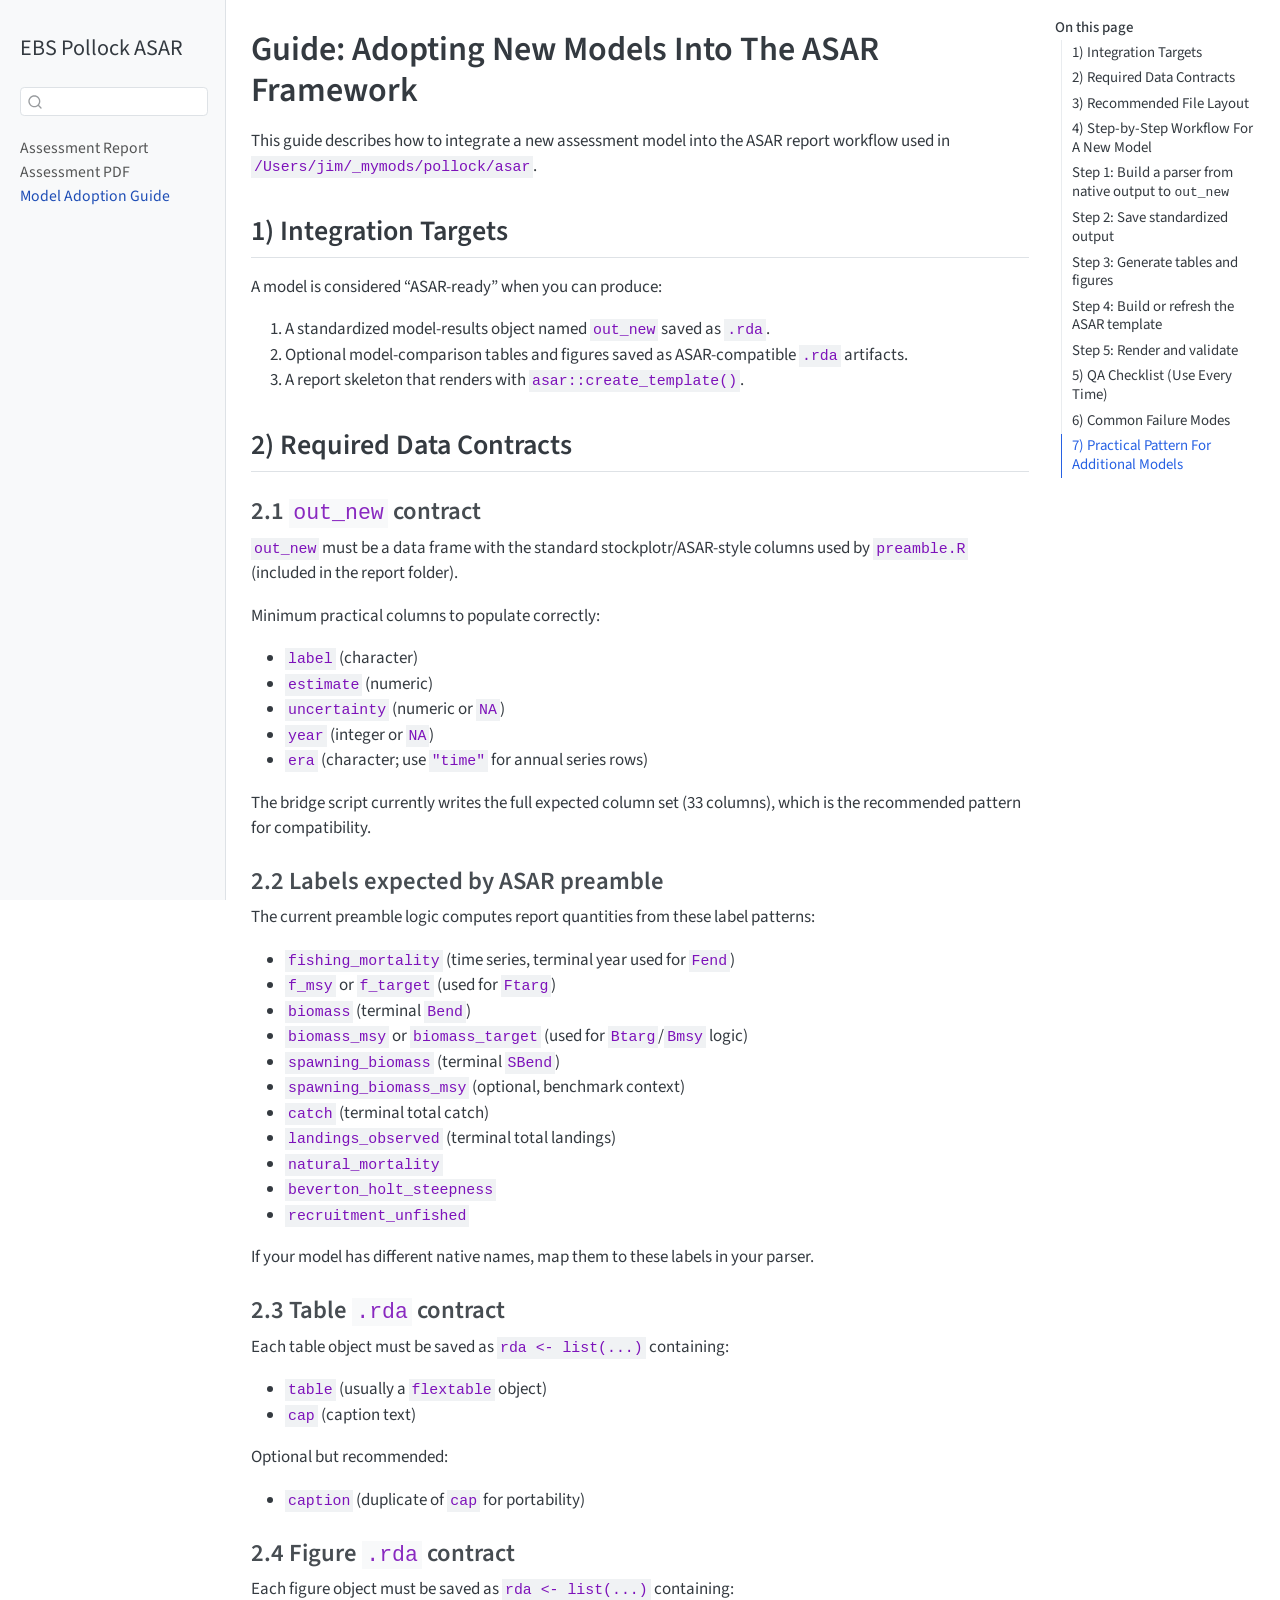
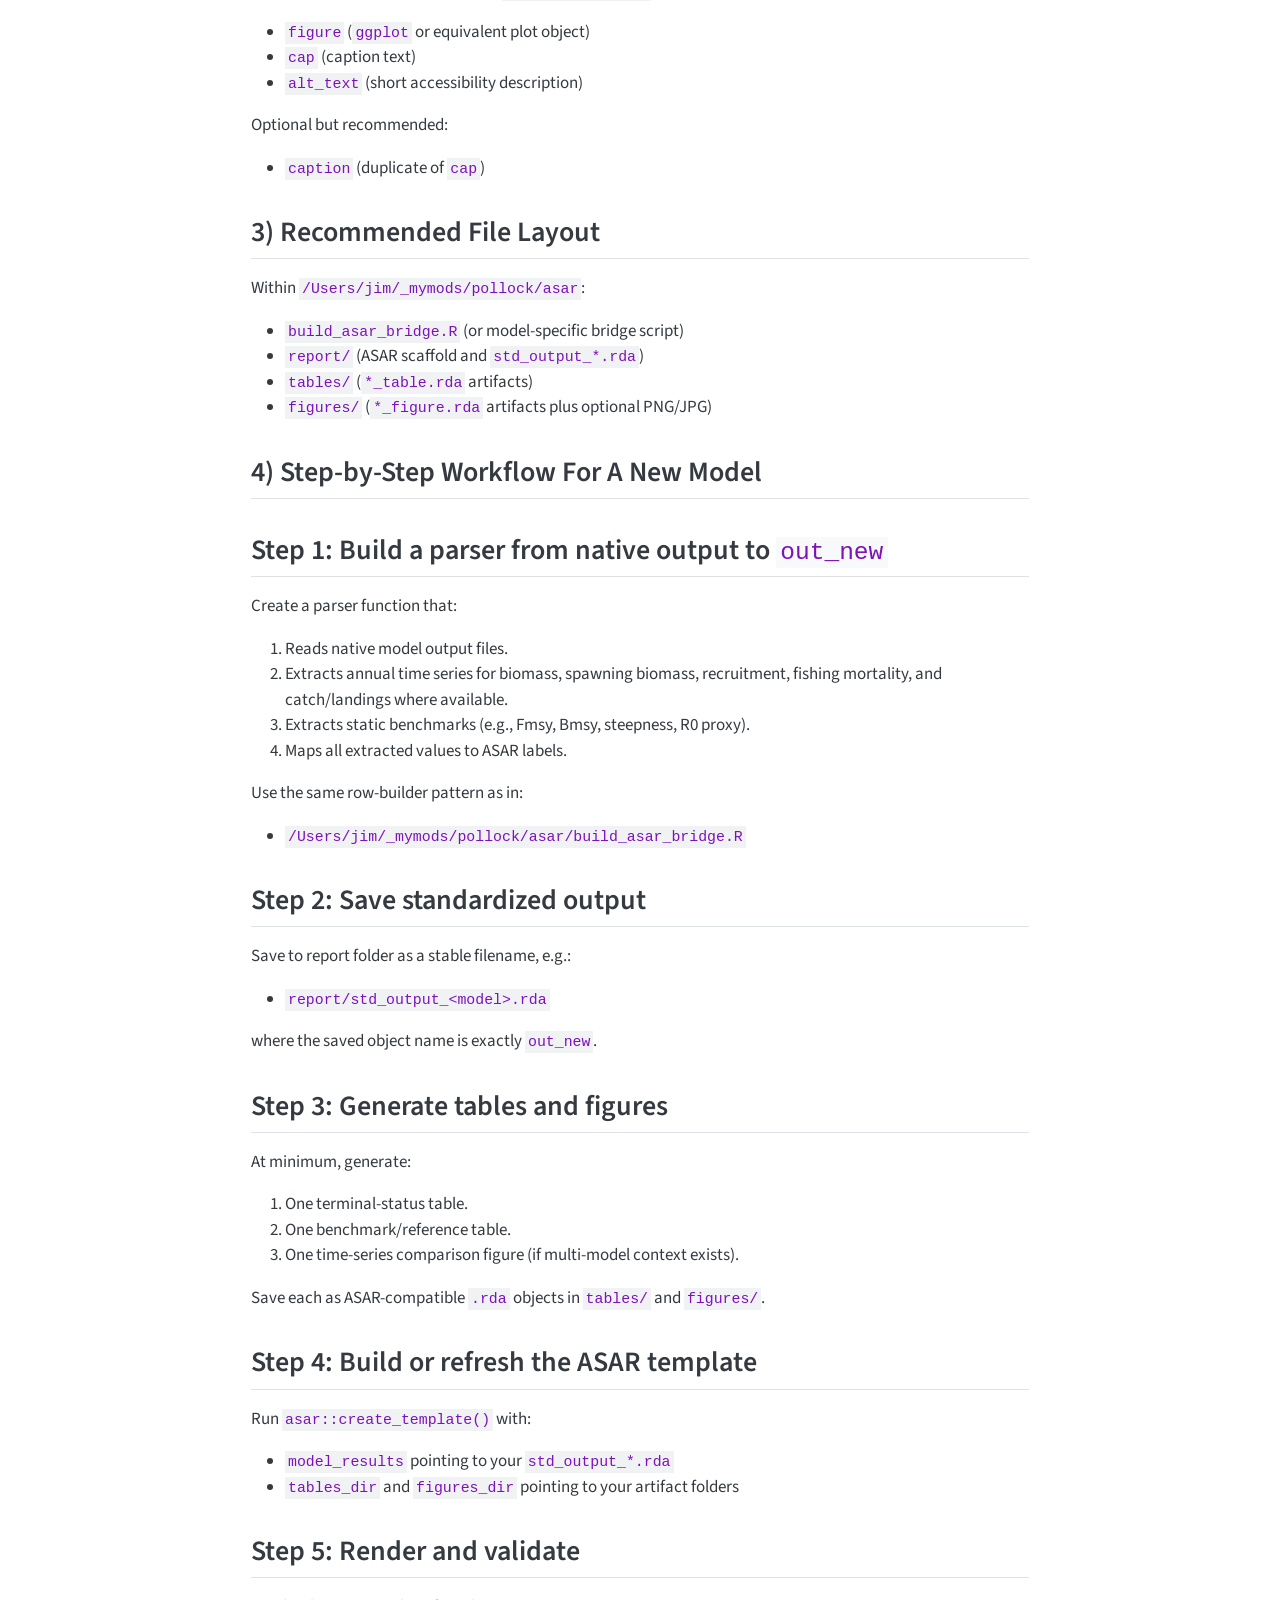
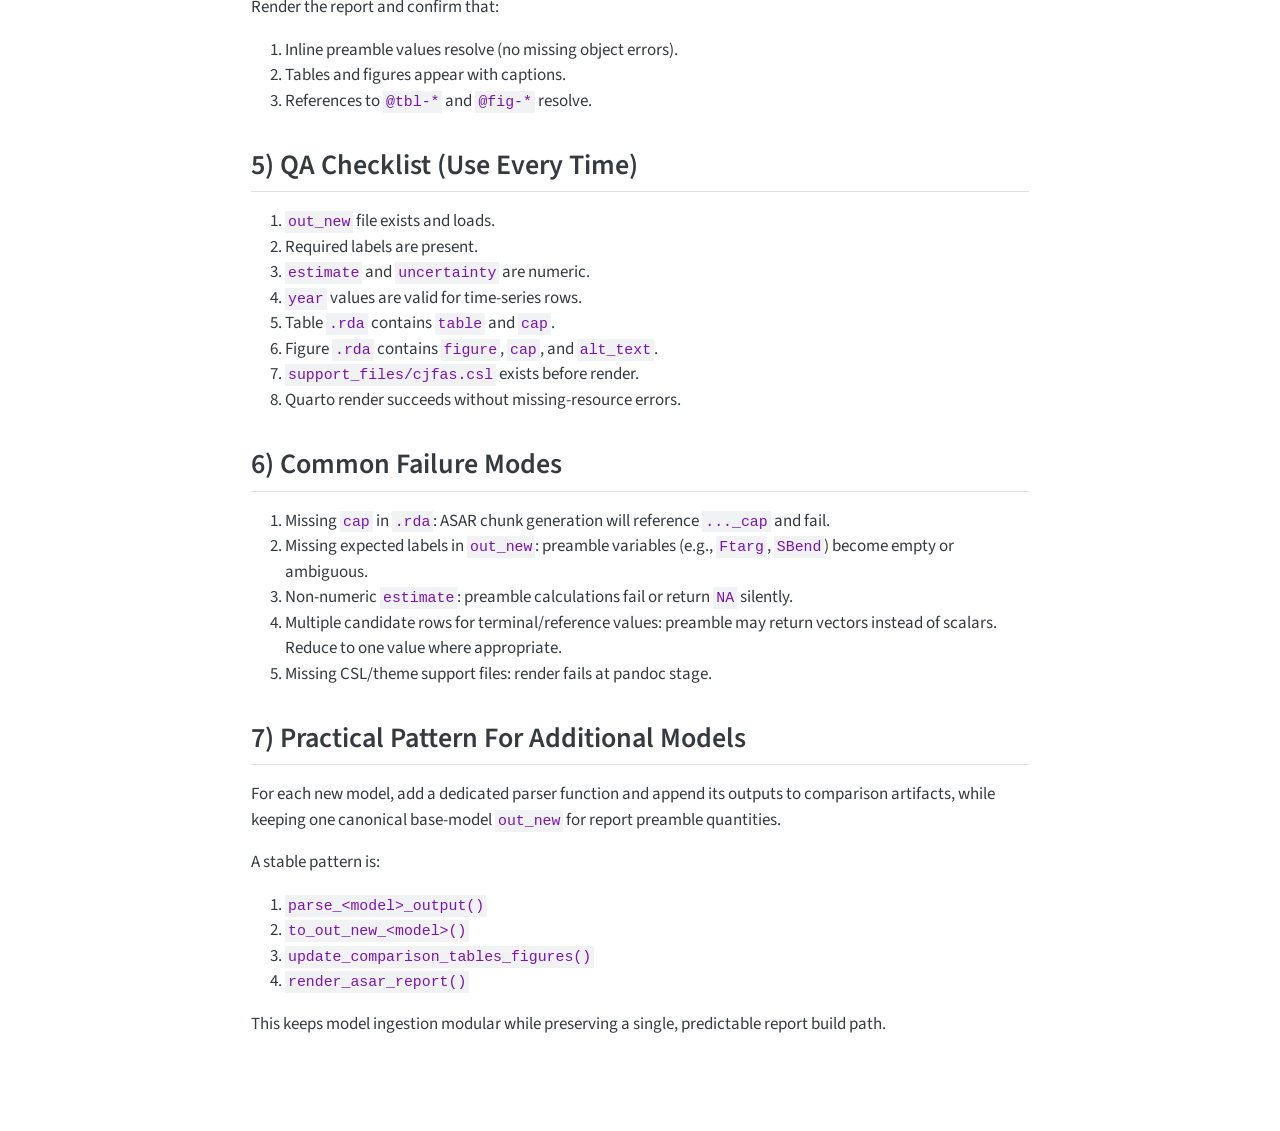
==== commit f18c68fb: "asar: add sidebar PDF view and deploy artifact" ====
--- a/docs/MODEL_ADOPTION_GUIDE.html
+++ b/docs/MODEL_ADOPTION_GUIDE.html
@@ -110,6 +110,12 @@
   <div class="sidebar-item-container"> 
   <a href="./index.html" class="sidebar-item-text sidebar-link">
  <span class="menu-text">Assessment Report</span></a>
+  </div>
+</li>
+        <li class="sidebar-item">
+  <div class="sidebar-item-container"> 
+  <a href="./assessment_pdf.html" class="sidebar-item-text sidebar-link">
+ <span class="menu-text">Assessment PDF</span></a>
   </div>
 </li>
         <li class="sidebar-item">
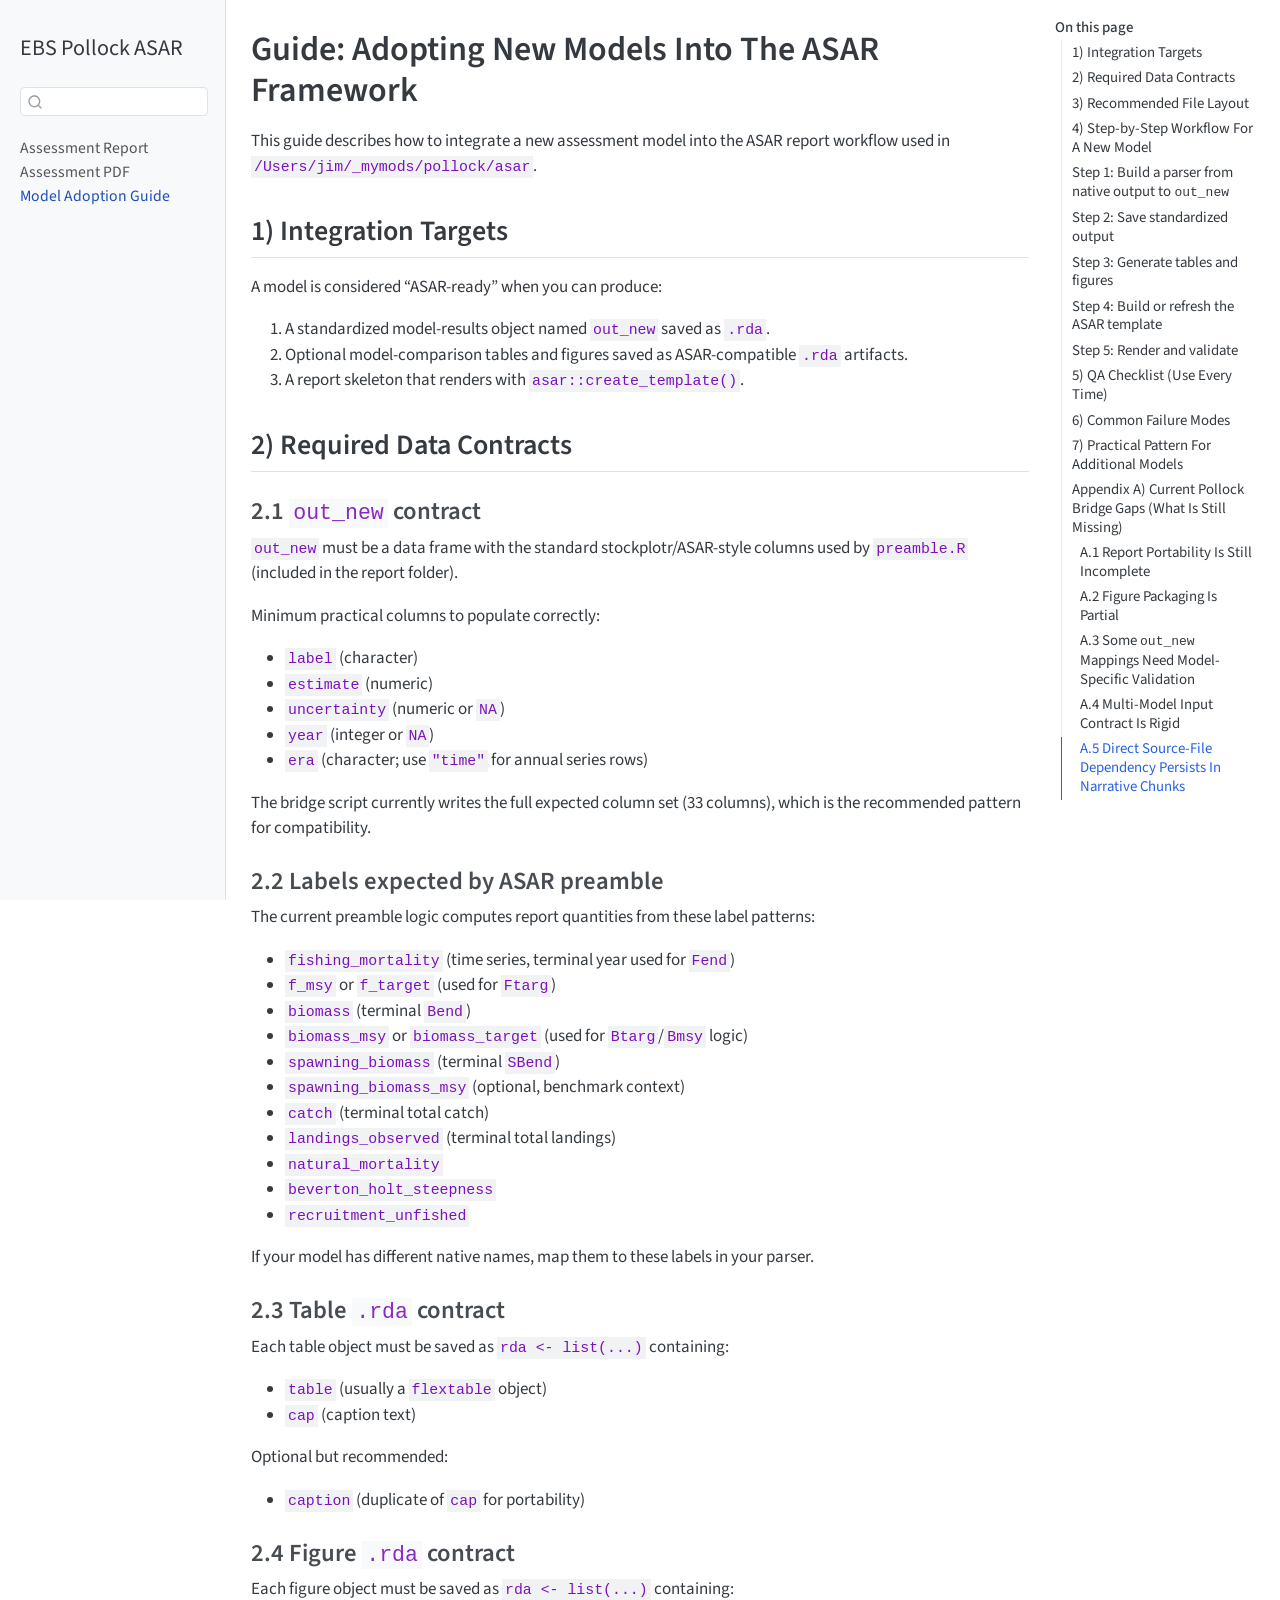
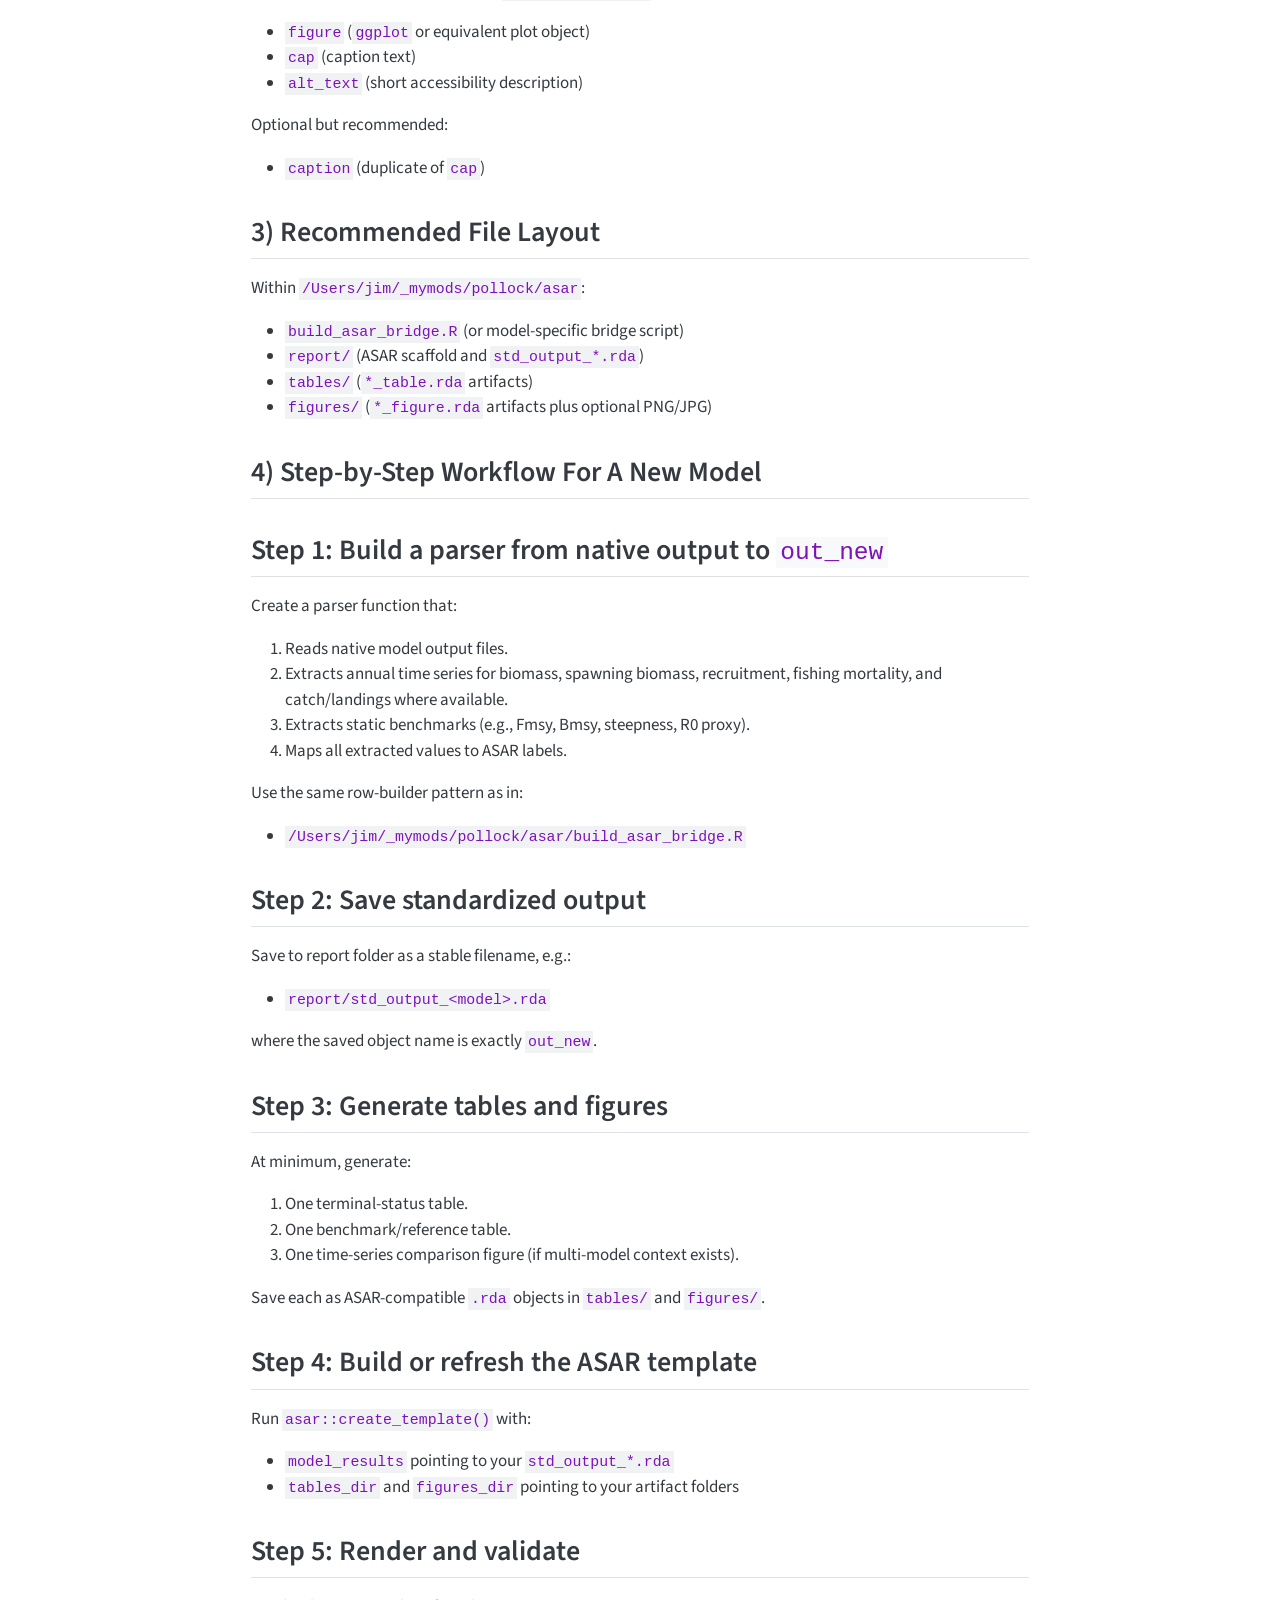
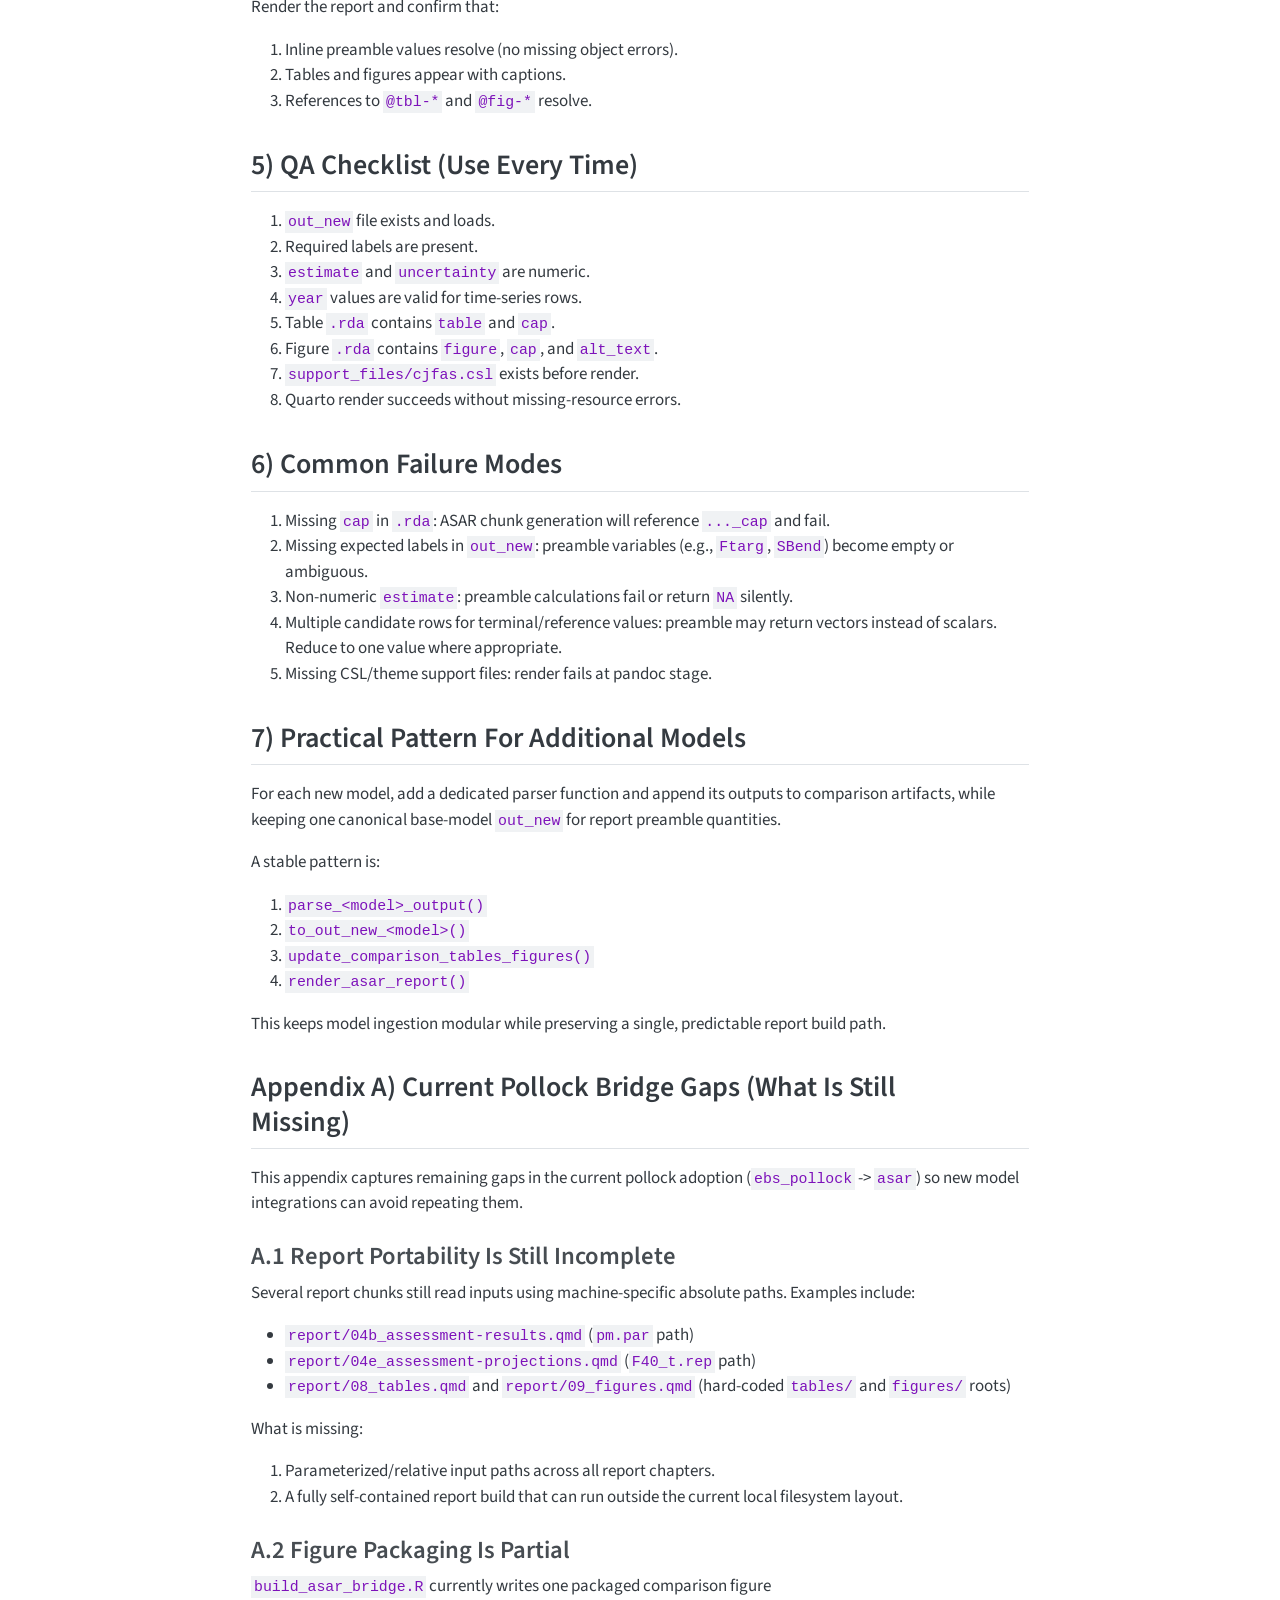
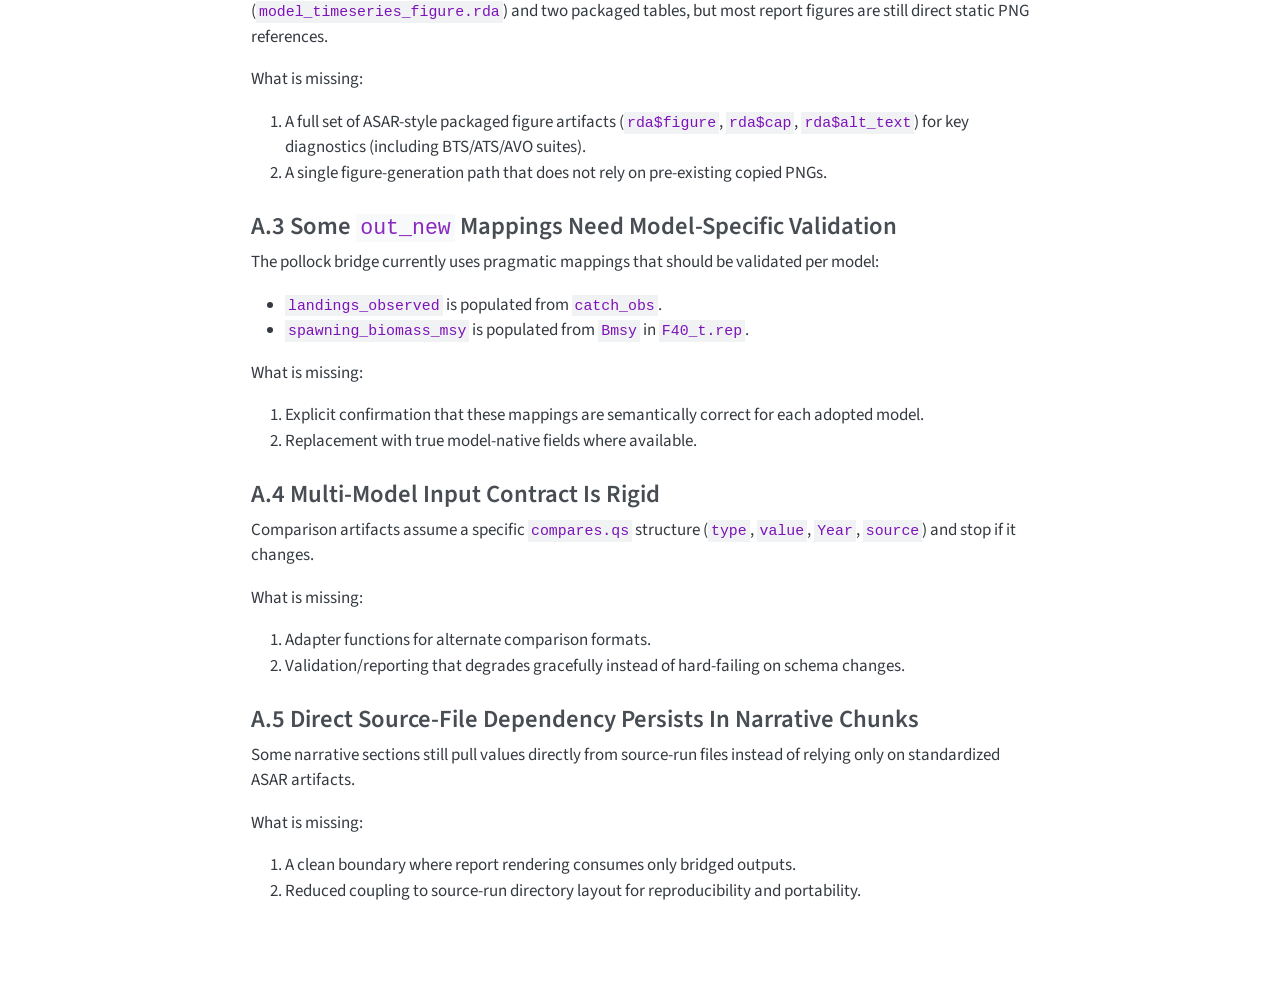
==== commit 972064fe: "asar: add pollock bridge gap appendix to adoption guide" ====
--- a/docs/MODEL_ADOPTION_GUIDE.html
+++ b/docs/MODEL_ADOPTION_GUIDE.html
@@ -152,6 +152,14 @@
   <li><a href="#qa-checklist-use-every-time" id="toc-qa-checklist-use-every-time" class="nav-link" data-scroll-target="#qa-checklist-use-every-time">5) QA Checklist (Use Every Time)</a></li>
   <li><a href="#common-failure-modes" id="toc-common-failure-modes" class="nav-link" data-scroll-target="#common-failure-modes">6) Common Failure Modes</a></li>
   <li><a href="#practical-pattern-for-additional-models" id="toc-practical-pattern-for-additional-models" class="nav-link" data-scroll-target="#practical-pattern-for-additional-models">7) Practical Pattern For Additional Models</a></li>
+  <li><a href="#appendix-a-current-pollock-bridge-gaps-what-is-still-missing" id="toc-appendix-a-current-pollock-bridge-gaps-what-is-still-missing" class="nav-link" data-scroll-target="#appendix-a-current-pollock-bridge-gaps-what-is-still-missing">Appendix A) Current Pollock Bridge Gaps (What Is Still Missing)</a>
+  <ul class="collapse">
+  <li><a href="#a.1-report-portability-is-still-incomplete" id="toc-a.1-report-portability-is-still-incomplete" class="nav-link" data-scroll-target="#a.1-report-portability-is-still-incomplete">A.1 Report Portability Is Still Incomplete</a></li>
+  <li><a href="#a.2-figure-packaging-is-partial" id="toc-a.2-figure-packaging-is-partial" class="nav-link" data-scroll-target="#a.2-figure-packaging-is-partial">A.2 Figure Packaging Is Partial</a></li>
+  <li><a href="#a.3-some-out_new-mappings-need-model-specific-validation" id="toc-a.3-some-out_new-mappings-need-model-specific-validation" class="nav-link" data-scroll-target="#a.3-some-out_new-mappings-need-model-specific-validation">A.3 Some <code>out_new</code> Mappings Need Model-Specific Validation</a></li>
+  <li><a href="#a.4-multi-model-input-contract-is-rigid" id="toc-a.4-multi-model-input-contract-is-rigid" class="nav-link" data-scroll-target="#a.4-multi-model-input-contract-is-rigid">A.4 Multi-Model Input Contract Is Rigid</a></li>
+  <li><a href="#a.5-direct-source-file-dependency-persists-in-narrative-chunks" id="toc-a.5-direct-source-file-dependency-persists-in-narrative-chunks" class="nav-link" data-scroll-target="#a.5-direct-source-file-dependency-persists-in-narrative-chunks">A.5 Direct Source-File Dependency Persists In Narrative Chunks</a></li>
+  </ul></li>
   </ul>
 </nav>
     </div>
@@ -342,8 +350,66 @@
 <li><code>render_asar_report()</code></li>
 </ol>
 <p>This keeps model ingestion modular while preserving a single, predictable report build path.</p>
-
-
+</section>
+<section id="appendix-a-current-pollock-bridge-gaps-what-is-still-missing" class="level2">
+<h2 class="anchored" data-anchor-id="appendix-a-current-pollock-bridge-gaps-what-is-still-missing">Appendix A) Current Pollock Bridge Gaps (What Is Still Missing)</h2>
+<p>This appendix captures remaining gaps in the current pollock adoption (<code>ebs_pollock</code> -&gt; <code>asar</code>) so new model integrations can avoid repeating them.</p>
+<section id="a.1-report-portability-is-still-incomplete" class="level3">
+<h3 class="anchored" data-anchor-id="a.1-report-portability-is-still-incomplete">A.1 Report Portability Is Still Incomplete</h3>
+<p>Several report chunks still read inputs using machine-specific absolute paths. Examples include:</p>
+<ul>
+<li><code>report/04b_assessment-results.qmd</code> (<code>pm.par</code> path)</li>
+<li><code>report/04e_assessment-projections.qmd</code> (<code>F40_t.rep</code> path)</li>
+<li><code>report/08_tables.qmd</code> and <code>report/09_figures.qmd</code> (hard-coded <code>tables/</code> and <code>figures/</code> roots)</li>
+</ul>
+<p>What is missing:</p>
+<ol type="1">
+<li>Parameterized/relative input paths across all report chapters.</li>
+<li>A fully self-contained report build that can run outside the current local filesystem layout.</li>
+</ol>
+</section>
+<section id="a.2-figure-packaging-is-partial" class="level3">
+<h3 class="anchored" data-anchor-id="a.2-figure-packaging-is-partial">A.2 Figure Packaging Is Partial</h3>
+<p><code>build_asar_bridge.R</code> currently writes one packaged comparison figure (<code>model_timeseries_figure.rda</code>) and two packaged tables, but most report figures are still direct static PNG references.</p>
+<p>What is missing:</p>
+<ol type="1">
+<li>A full set of ASAR-style packaged figure artifacts (<code>rda$figure</code>, <code>rda$cap</code>, <code>rda$alt_text</code>) for key diagnostics (including BTS/ATS/AVO suites).</li>
+<li>A single figure-generation path that does not rely on pre-existing copied PNGs.</li>
+</ol>
+</section>
+<section id="a.3-some-out_new-mappings-need-model-specific-validation" class="level3">
+<h3 class="anchored" data-anchor-id="a.3-some-out_new-mappings-need-model-specific-validation">A.3 Some <code>out_new</code> Mappings Need Model-Specific Validation</h3>
+<p>The pollock bridge currently uses pragmatic mappings that should be validated per model:</p>
+<ul>
+<li><code>landings_observed</code> is populated from <code>catch_obs</code>.</li>
+<li><code>spawning_biomass_msy</code> is populated from <code>Bmsy</code> in <code>F40_t.rep</code>.</li>
+</ul>
+<p>What is missing:</p>
+<ol type="1">
+<li>Explicit confirmation that these mappings are semantically correct for each adopted model.</li>
+<li>Replacement with true model-native fields where available.</li>
+</ol>
+</section>
+<section id="a.4-multi-model-input-contract-is-rigid" class="level3">
+<h3 class="anchored" data-anchor-id="a.4-multi-model-input-contract-is-rigid">A.4 Multi-Model Input Contract Is Rigid</h3>
+<p>Comparison artifacts assume a specific <code>compares.qs</code> structure (<code>type</code>, <code>value</code>, <code>Year</code>, <code>source</code>) and stop if it changes.</p>
+<p>What is missing:</p>
+<ol type="1">
+<li>Adapter functions for alternate comparison formats.</li>
+<li>Validation/reporting that degrades gracefully instead of hard-failing on schema changes.</li>
+</ol>
+</section>
+<section id="a.5-direct-source-file-dependency-persists-in-narrative-chunks" class="level3">
+<h3 class="anchored" data-anchor-id="a.5-direct-source-file-dependency-persists-in-narrative-chunks">A.5 Direct Source-File Dependency Persists In Narrative Chunks</h3>
+<p>Some narrative sections still pull values directly from source-run files instead of relying only on standardized ASAR artifacts.</p>
+<p>What is missing:</p>
+<ol type="1">
+<li>A clean boundary where report rendering consumes only bridged outputs.</li>
+<li>Reduced coupling to source-run directory layout for reproducibility and portability.</li>
+</ol>
+
+
+</section>
 </section>
 
 </main> <!-- /main -->
